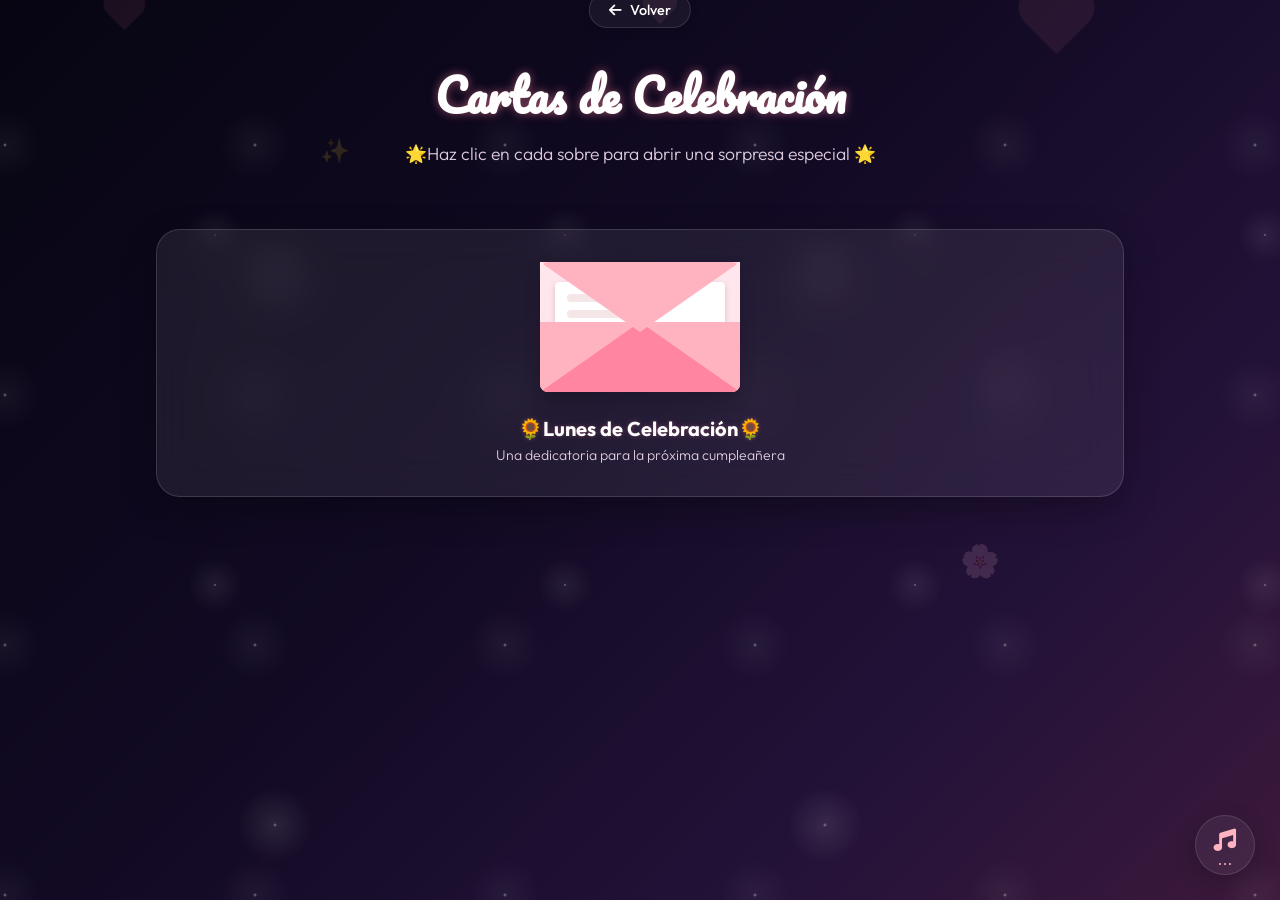
==== cartas.html @ e7efa8bf "Add files via upload" ====
<!DOCTYPE html>
<html lang="es">
<head>
    <meta charset="UTF-8">
    <meta name="viewport" content="width=device-width, initial-scale=1.0">
    <title>Cartas de Celebración 💌</title>
    <!-- Google Fonts -->
    <link rel="preconnect" href="https://fonts.googleapis.com">
    <link rel="preconnect" href="https://fonts.gstatic.com" crossorigin>
    <link href="https://fonts.googleapis.com/css2?family=Outfit:wght@300;400;600;800&family=Pacifico&display=swap" rel="stylesheet">
    <!-- FontAwesome para iconos bonitos -->
    <link rel="stylesheet" href="https://cdnjs.cloudflare.com/ajax/libs/font-awesome/6.4.0/css/all.min.css">
    <link rel="stylesheet" href="cartas.css">
</head>
<body>
    <!-- Efectos decorativos de fondo -->
    <div class="decorations">
        <div class="heart h1"></div>
        <div class="heart h2"></div>
        <div class="heart h3"></div>
        <div class="sparkle s1">✨</div>
        <div class="sparkle s2">🌸</div>
        <div class="sparkle s3">💖</div>
    </div>

    <!-- Header Principal -->
    <header class="main-header">
        <a href="index.html" class="back-link"><i class="fa-solid fa-arrow-left"></i> Volver</a>
        <h1>Cartas de Celebración</h1>
        <p class="subtitle">🌟Haz clic en cada sobre para abrir una sorpresa especial 🌟</p>
    </header>

    <!-- Contenedor de Cartas / Sobres -->
    <main class="letters-grid">
        <!-- Sobre 1 -->
        <div class="envelope-card" data-letter="1">
            <div class="envelope-wrapper">
                <div class="envelope">
                    <div class="flap"></div>
                    <div class="pocket"></div>
                    <div class="letter-preview">
                        <div class="words line-1"></div>
                        <div class="words line-2"></div>
                    </div>
                    <div class="hearts-particles"></div>
                </div>
            </div>
            <div class="envelope-info">
                <h3>🌻Lunes de Celebración🌻</h3>
                <p>Una dedicatoria para la próxima cumpleañera</p>
            </div>
        </div>

        <!-- Sobre 2 
        <div class="envelope-card" data-letter="2">
            <div class="envelope-wrapper">
                <div class="envelope">
                    <div class="flap"></div>
                    <div class="pocket"></div>
                    <div class="letter-preview">
                        <div class="words line-1"></div>
                        <div class="words line-2"></div>
                    </div>
                    <div class="hearts-particles"></div>
                </div>
            </div>
            <div class="envelope-info">
                <h3>✨ Momentos Juntos</h3>
                <p>Un pequeño recuerdo lindo</p>
            </div>
        </div>

        <!-- Sobre 3
        <div class="envelope-card" data-letter="3">
            <div class="envelope-wrapper">
                <div class="envelope">
                    <div class="flap"></div>
                    <div class="pocket"></div>
                    <div class="letter-preview">
                        <div class="words line-1"></div>
                        <div class="words line-2"></div>
                    </div>
                    <div class="hearts-particles"></div>
                </div>
            </div>
            <div class="envelope-info">
                <h3>🎁 Deseos Especiales</h3>
                <p>Para esta semana mágica</p>
            </div>
        </div>
    </main> -->

    <!-- Modal para mostrar el contenido de la carta con animación premium -->
    <div class="modal" id="letter-modal">
        <div class="modal-overlay"></div>
        <div class="modal-content">
            <button class="close-modal" id="close-modal-btn">&times;</button>
            <div class="letter-paper">
                <div class="letter-header">
                    <span class="decor-stamp">💝</span>
                    <h2 id="modal-letter-title">Mi Amor</h2>
                </div>
                <div class="letter-body" id="modal-letter-body">
                    <!-- El texto de la carta se insertará con JS -->
                </div>
                <div class="letter-footer">
                    <p class="signature">Siempre tuyo ✨</p>
                </div>
            </div>
        </div>
    </div>

    <!-- Música de fondo -->
    <audio id="bg-music" src="Majora's Mask Astral Observatory Music.MP3" loop></audio>

    <!-- Botón flotante para controlar la música -->
    <button class="music-toggle-btn" id="music-toggle" title="Reproducir/Pausar música">
        <i class="fa-solid fa-music"></i>
        <div class="music-waves">
            <span></span>
            <span></span>
            <span></span>
        </div>
    </button>

    <script src="cartas.js"></script>
</body>
</html>
---- cartas.css ----
/* --- VARIABLES Y DISEÑO CORE --- */
:root {
    --pink-pastel: #ffe5ec;
    --pink-primary: #ffb3c1;
    --pink-dark: #ff85a1;
    --pink-glow: rgba(255, 133, 161, 0.4);
    
    --text-light: #ffffff;
    --text-muted: #dbcadb;
    --text-dark: #4a2f35; /* Color premium para lectura de carta física */
    
    --glass-background: rgba(255, 255, 255, 0.07);
    --glass-border: rgba(255, 255, 255, 0.14);
    --glass-shadow: rgba(0, 0, 0, 0.3);
    
    --font-primary: 'Outfit', sans-serif;
    --font-fancy: 'Pacifico', cursive;
}

/* --- REINICIO Y CONFIGURACIÓN --- */
* {
    margin: 0;
    padding: 0;
    box-sizing: border-box;
}

body {
    font-family: var(--font-primary);
    background: linear-gradient(135deg, #070512 0%, #120a24 45%, #231238 75%, #3c193b 100%);
    min-height: 100vh;
    display: flex;
    flex-direction: column;
    align-items: center;
    color: var(--text-light);
    position: relative;
    overflow-x: hidden;
    padding: 2rem 1rem;
}

/* --- CIELO ESTRELLADO ANIME --- */
body::before {
    content: "";
    position: fixed;
    top: 0;
    left: 0;
    width: 100%;
    height: 100%;
    background-image: 
        radial-gradient(white, rgba(255,255,255,.2) 2px, transparent 40px),
        radial-gradient(white, rgba(255,255,255,.15) 1.5px, transparent 30px),
        radial-gradient(white, rgba(255,255,255,.1) 2px, transparent 40px);
    background-size: 550px 550px, 350px 350px, 250px 250px;
    background-position: 0 0, 40px 60px, 130px 270px;
    opacity: 0.45;
    z-index: 1;
    pointer-events: none;
    animation: starsTwinkle 6s infinite alternate ease-in-out;
}

@keyframes starsTwinkle {
    0% { opacity: 0.25; }
    50% { opacity: 0.65; }
    100% { opacity: 0.35; }
}

/* --- DECORACIONES DE FONDO --- */
.decorations {
    position: fixed;
    width: 100%;
    height: 100%;
    top: 0;
    left: 0;
    pointer-events: none;
    z-index: 0;
}

.heart {
    position: absolute;
    background-color: var(--pink-dark);
    display: inline-block;
    height: 30px;
    margin: 0 10px;
    transform: rotate(-45deg);
    width: 30px;
    opacity: 0.08;
    animation: floatUp 15s infinite ease-in-out;
}

.heart:before,
.heart:after {
    content: "";
    background-color: var(--pink-dark);
    border-radius: 50%;
    height: 30px;
    position: absolute;
    width: 30px;
}

.heart:before { top: -15px; left: 0; }
.heart:after { left: 15px; top: 0; }

.h1 { left: 8%; width: 25px; height: 25px; animation-duration: 14s; }
.h1:before, .h1:after { width: 25px; height: 25px; }
.h1:before { top: -12px; }
.h1:after { left: 12px; }

.h2 { left: 80%; width: 45px; height: 45px; animation-duration: 18s; animation-delay: 2s; }
.h2:before, .h2:after { width: 45px; height: 45px; }
.h2:before { top: -22px; }
.h2:after { left: 22px; }

.h3 { left: 50%; width: 20px; height: 20px; animation-duration: 12s; animation-delay: 4s; }
.h3:before, .h3:after { width: 20px; height: 20px; }
.h3:before { top: -10px; }
.h3:after { left: 10px; }

.sparkle {
    position: absolute;
    font-size: 1.5rem;
    opacity: 0.15;
    animation: pulseSparkle 4s infinite alternate;
}

.s1 { top: 15%; left: 25%; animation-delay: 0s; }
.s2 { top: 60%; left: 75%; animation-delay: 1.5s; font-size: 2rem; }
.s3 { top: 40%; right: 20%; animation-delay: 0.8s; }

/* --- HEADER PRINCIPAL --- */
.main-header {
    text-align: center;
    margin-bottom: 3rem;
    z-index: 10;
    max-width: 600px;
    position: relative;
    padding-top: 1.5rem;
}

.back-link {
    display: inline-flex;
    align-items: center;
    gap: 0.5rem;
    text-decoration: none;
    color: var(--text-light);
    font-weight: 500;
    font-size: 0.9rem;
    background: rgba(255, 255, 255, 0.05);
    padding: 0.5rem 1.2rem;
    border-radius: 20px;
    box-shadow: 0 4px 10px rgba(0, 0, 0, 0.1);
    transition: all 0.3s ease;
    border: 1px solid rgba(255, 255, 255, 0.12);
    position: absolute;
    top: -2.5rem;
    left: 50%;
    transform: translateX(-50%);
}

.back-link:hover {
    background: rgba(255, 133, 161, 0.2);
    color: white;
    border-color: var(--pink-primary);
    transform: translateX(-50%) translateY(-2px);
    box-shadow: 0 6px 15px rgba(255, 133, 161, 0.2);
}

.main-header h1 {
    font-family: var(--font-fancy);
    font-size: 2.8rem;
    color: var(--text-light);
    text-shadow: 0 0 10px rgba(255, 133, 161, 0.5);
    margin-bottom: 0.5rem;
}

.main-header .subtitle {
    font-size: 1.1rem;
    color: var(--text-muted);
    font-weight: 300;
}

/* --- GRID DE SOBRES --- */
.letters-grid {
    display: grid;
    grid-template-columns: repeat(auto-fit, minmax(280px, 1fr));
    gap: 2.5rem;
    width: 100%;
    max-width: 1000px;
    padding: 1rem;
    z-index: 10;
    margin-bottom: 4rem;
}

.envelope-card {
    background: var(--glass-background);
    backdrop-filter: blur(20px);
    -webkit-backdrop-filter: blur(20px);
    border: 1px solid var(--glass-border);
    border-radius: 24px;
    padding: 2rem 1.5rem;
    box-shadow: 0 12px 35px var(--glass-shadow);
    display: flex;
    flex-direction: column;
    align-items: center;
    cursor: pointer;
    transition: all 0.4s cubic-bezier(0.175, 0.885, 0.32, 1.275);
}

.envelope-card:hover {
    transform: translateY(-8px) scale(1.03);
    background: rgba(255, 133, 161, 0.04);
    box-shadow: 0 20px 40px rgba(255, 133, 161, 0.12);
    border-color: rgba(255, 133, 161, 0.35);
}

.envelope-card:hover .envelope-wrapper {
    transform: scale(1.03);
}

/* --- SOBRE ANIMADO --- */
.envelope-wrapper {
    position: relative;
    width: 200px;
    height: 130px;
    margin-bottom: 1.5rem;
    transition: transform 0.4s ease;
}

.envelope {
    position: relative;
    width: 100%;
    height: 100%;
    background-color: var(--pink-pastel);
    border-radius: 0 0 8px 8px;
    box-shadow: 0 8px 16px rgba(0, 0, 0, 0.15);
}

/* Flap (Tapa) del sobre */
.envelope .flap {
    position: absolute;
    top: 0;
    width: 0;
    height: 0;
    border-left: 100px solid transparent;
    border-right: 100px solid transparent;
    border-top: 70px solid var(--pink-primary);
    border-radius: 8px 8px 0 0;
    transform-origin: top;
    transition: transform 0.4s ease, border-top-color 0.4s ease, z-index 0.2s;
    z-index: 3;
}

/* Bolsillo del sobre */
.envelope .pocket {
    position: absolute;
    bottom: 0;
    width: 0;
    height: 0;
    border-left: 100px solid var(--pink-primary);
    border-right: 100px solid var(--pink-primary);
    border-bottom: 70px solid var(--pink-dark);
    border-radius: 0 0 8px 8px;
    z-index: 2;
}

/* Carta asomándose (preview) */
.envelope .letter-preview {
    position: absolute;
    bottom: 10px;
    left: 15px;
    width: 170px;
    height: 100px;
    background: #fff;
    border-radius: 4px;
    box-shadow: 0 2px 6px rgba(0, 0, 0, 0.15);
    z-index: 1;
    transition: transform 0.4s ease;
    padding: 12px;
    display: flex;
    flex-direction: column;
    gap: 8px;
}

.envelope .letter-preview .words {
    height: 8px;
    background: #f5e6e8;
    border-radius: 4px;
}

.envelope .letter-preview .line-1 { width: 80%; }
.envelope .letter-preview .line-2 { width: 50%; }

/* Animaciones al pasar el mouse por la card */
.envelope-card:hover .envelope .flap {
    transform: rotateX(180deg);
    border-top-color: var(--pink-pastel);
    z-index: 0;
}

.envelope-card:hover .envelope .letter-preview {
    transform: translateY(-50px);
    z-index: 2;
}

/* Información del sobre */
.envelope-info {
    text-align: center;
}

.envelope-info h3 {
    font-size: 1.25rem;
    color: var(--text-light);
    text-shadow: 0 0 5px rgba(255, 133, 161, 0.3);
    margin-bottom: 0.3rem;
}

.envelope-info p {
    font-size: 0.88rem;
    color: var(--text-muted);
    font-weight: 300;
}

/* --- MODAL DE LA CARTA --- */
.modal {
    position: fixed;
    top: 0;
    left: 0;
    width: 100%;
    height: 100%;
    z-index: 100;
    display: flex;
    justify-content: center;
    align-items: center;
    opacity: 0;
    pointer-events: none;
    transition: all 0.5s cubic-bezier(0.19, 1, 0.22, 1);
}

.modal.active {
    opacity: 1;
    pointer-events: auto;
}

.modal-overlay {
    position: absolute;
    width: 100%;
    height: 100%;
    background: rgba(7, 5, 18, 0.6);
    backdrop-filter: blur(8px);
}

.modal-content {
    background: #fffdfd;
    width: 90%;
    max-width: 500px;
    border-radius: 28px;
    padding: 2.5rem 2rem 2rem;
    box-shadow: 0 25px 60px rgba(0, 0, 0, 0.4);
    position: relative;
    z-index: 101;
    transform: scale(0.8) translateY(50px);
    transition: all 0.5s cubic-bezier(0.19, 1, 0.22, 1);
}

.modal.active .modal-content {
    transform: scale(1) translateY(0);
}

.close-modal {
    position: absolute;
    top: 15px;
    right: 20px;
    font-size: 2rem;
    background: none;
    border: none;
    color: var(--pink-dark);
    cursor: pointer;
    transition: transform 0.2s ease;
}

.close-modal:hover {
    transform: scale(1.2);
}

/* --- PAPEL DE LA CARTA INTERNA --- */
.letter-paper {
    background: #fff;
    border: 1px solid rgba(255, 133, 161, 0.15);
    padding: 2rem 1.5rem;
    border-radius: 16px;
    box-shadow: inset 0 0 40px rgba(255, 209, 220, 0.1);
    position: relative;
}

.letter-paper::before {
    content: '';
    position: absolute;
    top: 0;
    bottom: 0;
    left: 2.5rem;
    width: 2px;
    background: rgba(255, 133, 161, 0.18);
}

.letter-header {
    display: flex;
    justify-content: space-between;
    align-items: center;
    border-bottom: 2px dashed rgba(255, 133, 161, 0.2);
    padding-bottom: 1rem;
    margin-bottom: 1.5rem;
}

.letter-header h2 {
    font-family: var(--font-fancy);
    font-size: 1.8rem;
    color: #945362;
}

.decor-stamp {
    font-size: 1.5rem;
}

.letter-body {
    font-size: 1.05rem;
    line-height: 1.8;
    color: var(--text-dark);
    margin-bottom: 2rem;
    min-height: 150px;
    max-height: 300px;
    overflow-y: auto;
    padding-left: 1.8rem;
    padding-right: 0.5rem;
    text-align: justify;
}

.bible-quote {
    margin-top: 1.5rem;
    margin-bottom: 1rem;
    padding: 0.8rem 1.2rem;
    border-left: 3px solid var(--pink-primary);
    background: rgba(255, 179, 193, 0.06);
    border-radius: 0 12px 12px 0;
    font-size: 0.95rem;
    line-height: 1.6;
    color: #945362;
    font-style: italic;
    text-align: justify;
}

/* Scrollbar estilizada para la carta */
.letter-body::-webkit-scrollbar {
    width: 6px;
}

.letter-body::-webkit-scrollbar-track {
    background: transparent;
}

.letter-body::-webkit-scrollbar-thumb {
    background: var(--pink-pastel);
    border-radius: 3px;
}

.letter-body::-webkit-scrollbar-thumb:hover {
    background: var(--pink-primary);
}

.letter-footer {
    border-top: 1px solid rgba(255, 133, 161, 0.12);
    padding-top: 1rem;
    text-align: right;
}

.signature {
    font-family: var(--font-fancy);
    font-size: 1.4rem;
    color: var(--pink-dark);
}

/* --- FOOTER --- */
.footer {
    margin-top: auto;
    font-size: 0.85rem;
    color: var(--text-muted);
    opacity: 0.5;
    z-index: 10;
    font-weight: 300;
    text-align: center;
    padding: 1rem 0;
}

/* --- ANIMACIONES --- */
@keyframes floatUp {
    0% { transform: translateY(105vh) rotate(-45deg); opacity: 0; }
    10% { opacity: 0.08; }
    90% { opacity: 0.08; }
    100% { transform: translateY(-20vh) rotate(-45deg); opacity: 0; }
}

@keyframes pulseSparkle {
    0% { transform: scale(0.8) rotate(0deg); opacity: 0.15; }
    100% { transform: scale(1.2) rotate(15deg); opacity: 0.35; }
}

/* --- PARTÍCULAS DE EXPLOSIÓN --- */
.heart-particle {
    position: fixed;
    pointer-events: none;
    z-index: 200;
    transform: translate(-50%, -50%);
    animation: explodeParticles 1s cubic-bezier(0.1, 0.8, 0.3, 1) forwards;
}

@keyframes explodeParticles {
    0% {
        transform: translate(-50%, -50%) scale(1);
        opacity: 1;
    }
    100% {
        transform: translate(calc(-50% + var(--x)), calc(-50% + var(--y))) scale(0.5);
        opacity: 0;
    }
}

/* --- BOTÓN DE MÚSICA FLOTANTE --- */
.music-toggle-btn {
    position: fixed;
    bottom: 25px;
    right: 25px;
    width: 60px;
    height: 60px;
    border-radius: 50%;
    border: 1px solid rgba(255, 255, 255, 0.12);
    background: rgba(255, 255, 255, 0.06);
    backdrop-filter: blur(10px);
    -webkit-backdrop-filter: blur(10px);
    color: var(--pink-primary);
    font-size: 1.4rem;
    cursor: pointer;
    display: flex;
    flex-direction: column;
    justify-content: center;
    align-items: center;
    box-shadow: 0 8px 25px rgba(0, 0, 0, 0.2);
    z-index: 150;
    transition: all 0.3s cubic-bezier(0.175, 0.885, 0.32, 1.275);
    outline: none;
    padding-top: 4px;
}

.music-toggle-btn:hover {
    transform: scale(1.08);
    background: rgba(255, 133, 161, 0.15);
    border-color: var(--pink-primary);
    color: white;
    box-shadow: 0 10px 25px rgba(255, 133, 161, 0.2);
}

.music-toggle-btn:active {
    transform: scale(0.95);
}

.music-toggle-btn i {
    transition: transform 0.3s ease;
}

.music-toggle-btn.playing i {
    animation: rotateIcon 5s linear infinite;
}

.music-waves {
    display: flex;
    justify-content: center;
    gap: 3px;
    align-items: flex-end;
    height: 10px;
    margin-top: 4px;
}

.music-waves span {
    width: 2px;
    height: 2px;
    background-color: var(--pink-primary);
    border-radius: 1px;
}

.music-toggle-btn.playing .music-waves span {
    animation: bounceWave 0.8s ease-in-out infinite alternate;
}

.music-toggle-btn.playing .music-waves span:nth-child(1) { animation-delay: 0.1s; }
.music-toggle-btn.playing .music-waves span:nth-child(2) { animation-delay: 0.3s; }
.music-toggle-btn.playing .music-waves span:nth-child(3) { animation-delay: 0s; }

@keyframes rotateIcon {
    from { transform: rotate(0deg); }
    to { transform: rotate(360deg); }
}

@keyframes bounceWave {
    0% { height: 2px; }
    100% { height: 10px; }
}

/* --- OPTIMIZACIÓN RESPONSIVA (CELULARES COMO SAMSUNG A54) --- */
@media (max-width: 450px) {
    body {
        padding: 1.5rem 0.5rem;
    }
    
    .main-header {
        margin-bottom: 1.8rem;
    }
    
    .back-link {
        position: relative;
        top: 0;
        left: 0;
        transform: none;
        margin: 0 auto 1.2rem;
    }
    
    .main-header h1 {
        font-size: 2.1rem;
    }
    
    .main-header .subtitle {
        font-size: 0.95rem;
        padding: 0 10px;
    }
    
    .letters-grid {
        gap: 1.5rem;
        padding: 0.5rem;
    }
    
    .envelope-card {
        padding: 1.5rem 1rem;
        border-radius: 20px;
        max-width: 320px;
        width: 100%;
        margin: 0 auto;
    }
    
    .envelope-wrapper {
        width: 170px;
        height: 110px;
    }
    
    .envelope .flap {
        border-left: 85px solid transparent;
        border-right: 85px solid transparent;
        border-top: 60px solid var(--pink-primary);
    }
    
    .envelope .pocket {
        border-left: 85px solid var(--pink-primary);
        border-right: 85px solid var(--pink-primary);
        border-bottom: 60px solid var(--pink-dark);
    }
    
    .envelope .letter-preview {
        width: 140px;
        height: 80px;
        left: 15px;
    }
    
    /* Prevenir animación hover extrema en pantallas táctiles */
    .envelope-card:active .envelope .flap {
        transform: rotateX(180deg);
        border-top-color: var(--pink-pastel);
        z-index: 0;
    }
    
    .envelope-card:active .envelope .letter-preview {
        transform: translateY(-40px);
        z-index: 2;
    }

    /* Modal adaptado a pantallas móviles */
    .modal-content {
        padding: 1.8rem 1.2rem 1.5rem;
        border-radius: 22px;
        width: 92%;
    }
    
    .close-modal {
        top: 10px;
        right: 15px;
        font-size: 1.8rem;
    }
    
    .letter-paper {
        padding: 1.5rem 0.8rem;
        border-radius: 12px;
    }
    
    .letter-paper::before {
        left: 1.8rem;
    }
    
    .letter-header {
        margin-bottom: 1rem;
        padding-bottom: 0.8rem;
    }
    
    .letter-header h2 {
        font-size: 1.5rem;
    }
    
    .letter-body {
        font-size: 0.95rem;
        line-height: 1.6;
        padding-left: 1.4rem;
        padding-right: 0.2rem;
        max-height: 250px;
        min-height: 120px;
    }
    
    .signature {
        font-size: 1.25rem;
    }
    
    /* Botón de música móvil */
    .music-toggle-btn {
        bottom: 15px;
        right: 15px;
        width: 50px;
        height: 50px;
        font-size: 1.1rem;
    }
    
    .music-waves {
        height: 8px;
    }
    
    @keyframes bounceWave {
        0% { height: 2px; }
        100% { height: 8px; }
    }
}
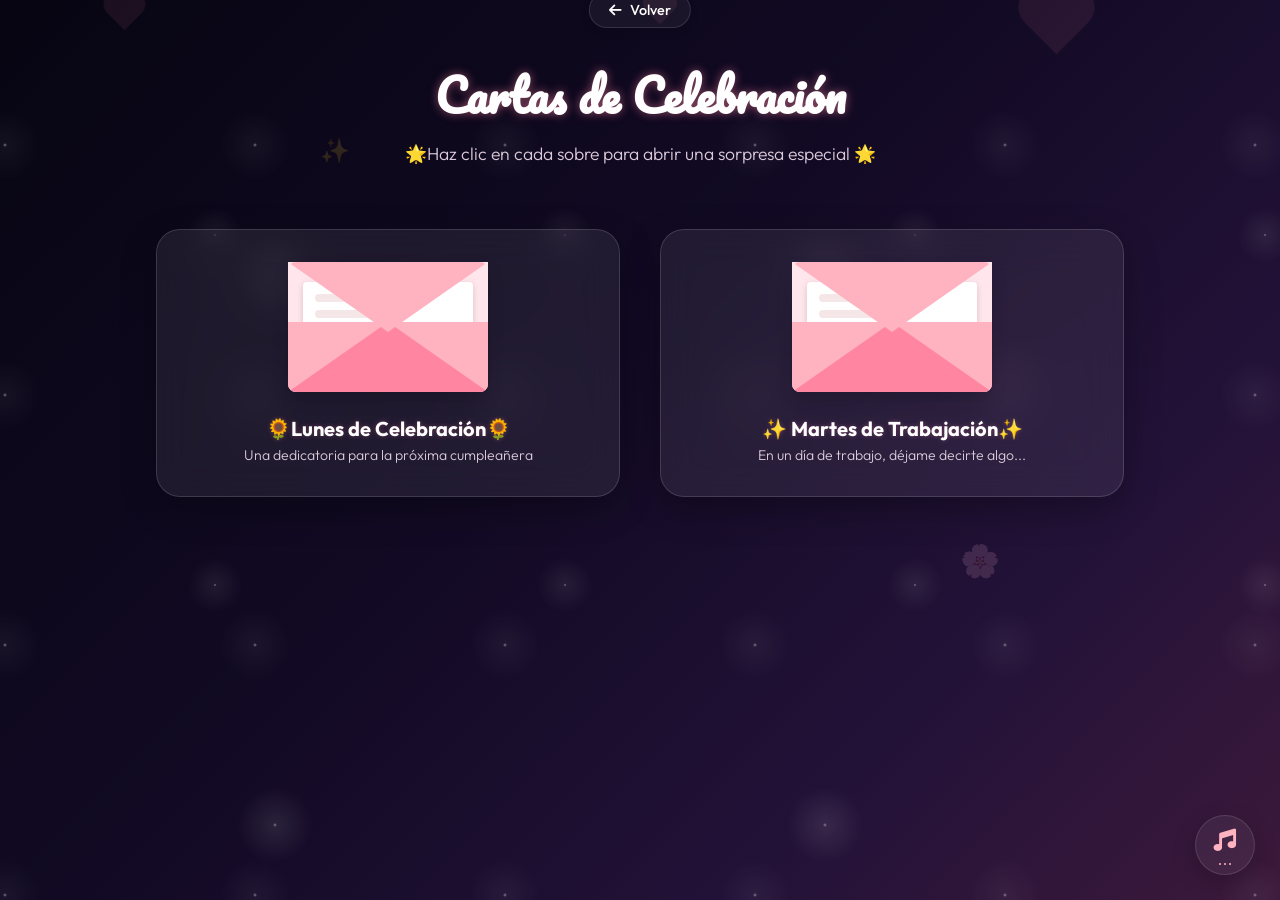
==== commit cac95e01: "Add files via upload" ====
--- a/cartas.html
+++ b/cartas.html
@@ -51,7 +51,7 @@
             </div>
         </div>
 
-        <!-- Sobre 2 
+        <!-- Sobre 2 -->
         <div class="envelope-card" data-letter="2">
             <div class="envelope-wrapper">
                 <div class="envelope">
@@ -65,8 +65,8 @@
                 </div>
             </div>
             <div class="envelope-info">
-                <h3>✨ Momentos Juntos</h3>
-                <p>Un pequeño recuerdo lindo</p>
+                <h3>✨ Martes de Trabajación✨</h3>
+                <p>En un día de trabajo, déjame decirte algo...</p>
             </div>
         </div>
 
@@ -84,7 +84,7 @@
                 </div>
             </div>
             <div class="envelope-info">
-                <h3>🎁 Deseos Especiales</h3>
+                <h3>🎁 Miércoles de emoción</h3>
                 <p>Para esta semana mágica</p>
             </div>
         </div>
@@ -111,7 +111,7 @@
     </div>
 
     <!-- Música de fondo -->
-    <audio id="bg-music" src="Majora's Mask Astral Observatory Music.MP3" loop></audio>
+    <audio id="bg-music" src="86 - Eighty Six Part 2 Ending Full Final Episode 「LilaS」 Sub Español  Romaji「AMV」.MP3" loop></audio>
 
     <!-- Botón flotante para controlar la música -->
     <button class="music-toggle-btn" id="music-toggle" title="Reproducir/Pausar música">
--- a/cartas.css
+++ b/cartas.css
@@ -607,6 +607,15 @@
         padding: 1.5rem 0.5rem;
     }
     
+    /* Desactivar animaciones pesadas y estrellas en móviles para rendimiento óptimo */
+    body::before {
+        animation: none;
+    }
+    
+    .decorations {
+        display: none;
+    }
+    
     .main-header {
         margin-bottom: 1.8rem;
     }
@@ -633,12 +642,16 @@
         padding: 0.5rem;
     }
     
+    /* Remover backdrop-filter en móviles y usar color sólido ciruela oscuro */
     .envelope-card {
         padding: 1.5rem 1rem;
         border-radius: 20px;
         max-width: 320px;
         width: 100%;
         margin: 0 auto;
+        background: rgba(26, 17, 38, 0.9);
+        backdrop-filter: none;
+        -webkit-backdrop-filter: none;
     }
     
     .envelope-wrapper {
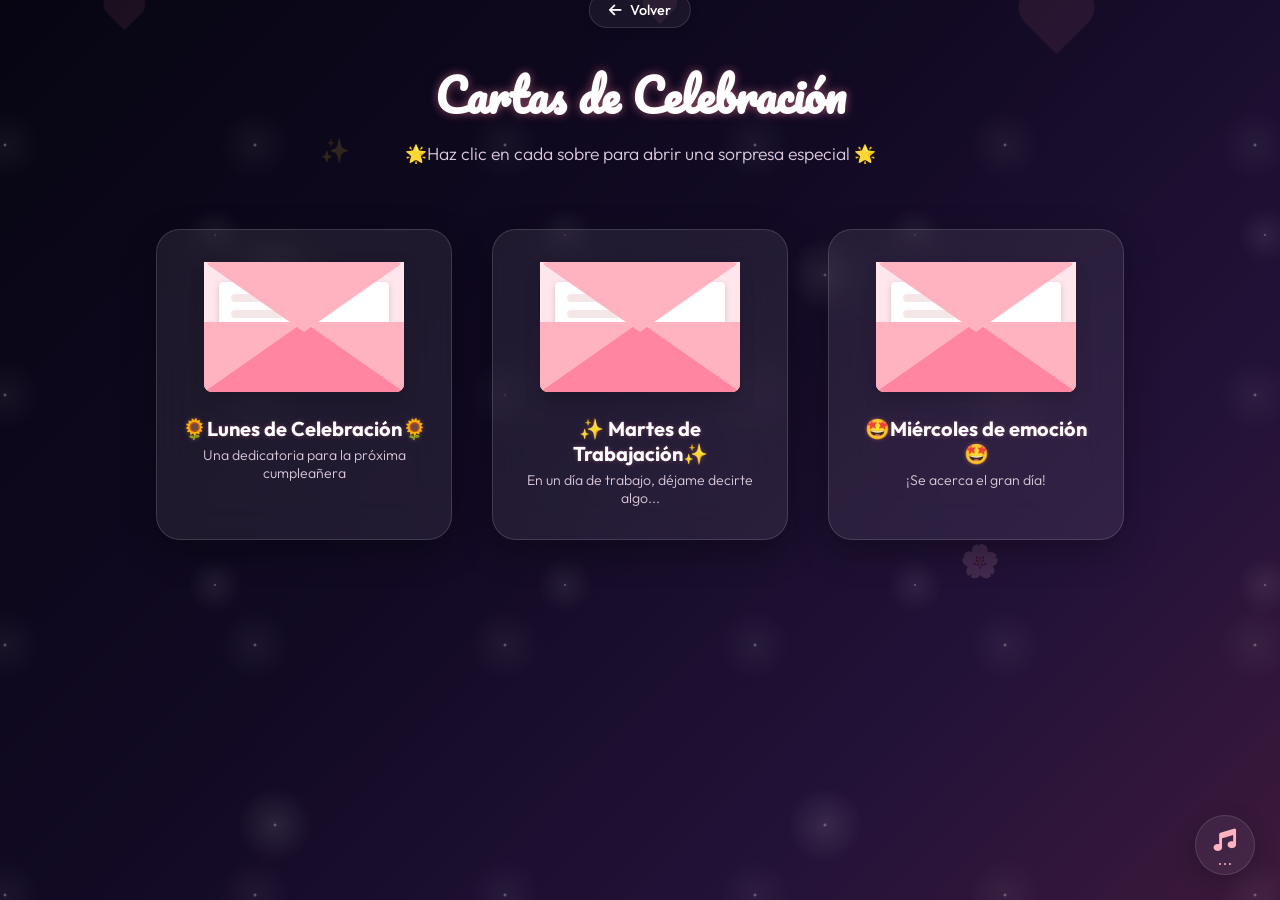
==== commit f0543bd3: "Add files via upload" ====
--- a/cartas.html
+++ b/cartas.html
@@ -1,5 +1,6 @@
 <!DOCTYPE html>
 <html lang="es">
+
 <head>
     <meta charset="UTF-8">
     <meta name="viewport" content="width=device-width, initial-scale=1.0">
@@ -7,11 +8,13 @@
     <!-- Google Fonts -->
     <link rel="preconnect" href="https://fonts.googleapis.com">
     <link rel="preconnect" href="https://fonts.gstatic.com" crossorigin>
-    <link href="https://fonts.googleapis.com/css2?family=Outfit:wght@300;400;600;800&family=Pacifico&display=swap" rel="stylesheet">
+    <link href="https://fonts.googleapis.com/css2?family=Outfit:wght@300;400;600;800&family=Pacifico&display=swap"
+        rel="stylesheet">
     <!-- FontAwesome para iconos bonitos -->
     <link rel="stylesheet" href="https://cdnjs.cloudflare.com/ajax/libs/font-awesome/6.4.0/css/all.min.css">
     <link rel="stylesheet" href="cartas.css">
 </head>
+
 <body>
     <!-- Efectos decorativos de fondo -->
     <div class="decorations">
@@ -70,7 +73,7 @@
             </div>
         </div>
 
-        <!-- Sobre 3
+        <!-- Sobre 3 -->
         <div class="envelope-card" data-letter="3">
             <div class="envelope-wrapper">
                 <div class="envelope">
@@ -84,11 +87,62 @@
                 </div>
             </div>
             <div class="envelope-info">
-                <h3>🎁 Miércoles de emoción</h3>
-                <p>Para esta semana mágica</p>
+                <h3>🤩Miércoles de emoción🤩</h3>
+                <p>¡Se acerca el gran día!</p>
             </div>
         </div>
-    </main> -->
+
+        <!--
+        [Sobre 4]
+        <div class="envelope-card" data-letter="4">
+            <div class="envelope-wrapper">
+                <div class="envelope">
+                    <div class="flap"></div>
+                    <div class="pocket"></div>
+                    <div class="letter-preview">
+                        <div class="words line-1"></div>
+                        <div class="words line-2"></div>
+                    </div>
+                    <div class="hearts-particles"></div>
+                </div>
+            </div>
+            <div class="envelope-info">
+                <h3>✨ Jueves de Ilusión✨</h3>
+                <p>El brillo de tus ojos iluminando mi camino...</p>
+            </div>
+        </div>
+        -->
+
+        <!--
+        [Sobre 5]
+        <div class="envelope-card" data-letter="5">
+            <div class="envelope-wrapper">
+                <div class="envelope">
+                    <div class="flap"></div>
+                    <div class="pocket"></div>
+                    <div class="letter-preview">
+                        <div class="words line-1"></div>
+                        <div class="words line-2"></div>
+                    </div>
+                    <div class="hearts-particles"></div>
+                </div>
+            </div>
+            <div class="envelope-info">
+                <h3>🌟 Viernes de Expectación🌟</h3>
+                <p>La víspera de tu gran día especial</p>
+            </div>
+        </div>
+        -->
+    </main>
+
+    <!--
+    [Botón Sorpresa de Cumpleaños]
+    <div class="birthday-cta-container">
+        <a href="cumple.html" class="birthday-cta-btn">
+            <i class="fa-solid fa-gift"></i> ¡Abrir Sorpresa de Cumpleaños! 💖
+        </a>
+    </div>
+    -->
 
     <!-- Modal para mostrar el contenido de la carta con animación premium -->
     <div class="modal" id="letter-modal">
@@ -111,7 +165,8 @@
     </div>
 
     <!-- Música de fondo -->
-    <audio id="bg-music" src="86 - Eighty Six Part 2 Ending Full Final Episode 「LilaS」 Sub Español  Romaji「AMV」.MP3" loop></audio>
+    <audio id="bg-music" src="Aitana - SUPERESTRELLA.MP3"
+        loop></audio>
 
     <!-- Botón flotante para controlar la música -->
     <button class="music-toggle-btn" id="music-toggle" title="Reproducir/Pausar música">
@@ -125,4 +180,5 @@
 
     <script src="cartas.js"></script>
 </body>
-</html>
+
+</html>
--- a/cartas.css
+++ b/cartas.css
@@ -751,3 +751,50 @@
         100% { height: 8px; }
     }
 }
+
+/* --- BOTÓN DE REDIRECCIÓN A CUMPLEAÑOS --- */
+.birthday-cta-container {
+    text-align: center;
+    margin: 2rem 0 4rem;
+    z-index: 10;
+    width: 100%;
+}
+
+.birthday-cta-btn {
+    display: inline-flex;
+    align-items: center;
+    gap: 0.8rem;
+    text-decoration: none;
+    font-family: var(--font-primary);
+    font-weight: 600;
+    font-size: 1.2rem;
+    color: #ffffff;
+    background: linear-gradient(135deg, var(--pink-dark) 0%, #e05275 100%);
+    padding: 1rem 2.5rem;
+    border-radius: 50px;
+    box-shadow: 0 8px 25px rgba(255, 133, 161, 0.4), 
+                inset 0 1px 0 rgba(255, 255, 255, 0.2);
+    border: 1px solid rgba(255, 255, 255, 0.15);
+    transition: all 0.4s cubic-bezier(0.175, 0.885, 0.32, 1.275);
+    animation: pulseButton 2s infinite alternate;
+}
+
+.birthday-cta-btn:hover {
+    transform: translateY(-5px) scale(1.05);
+    box-shadow: 0 15px 30px rgba(255, 133, 161, 0.6),
+                inset 0 1px 0 rgba(255, 255, 255, 0.3);
+    background: linear-gradient(135deg, #ff9bb5 0%, var(--pink-dark) 100%);
+}
+
+.birthday-cta-btn:active {
+    transform: translateY(-2px) scale(0.98);
+}
+
+@keyframes pulseButton {
+    0% {
+        box-shadow: 0 8px 25px rgba(255, 133, 161, 0.4);
+    }
+    100% {
+        box-shadow: 0 8px 35px rgba(255, 133, 161, 0.8), 0 0 15px var(--pink-primary);
+    }
+}
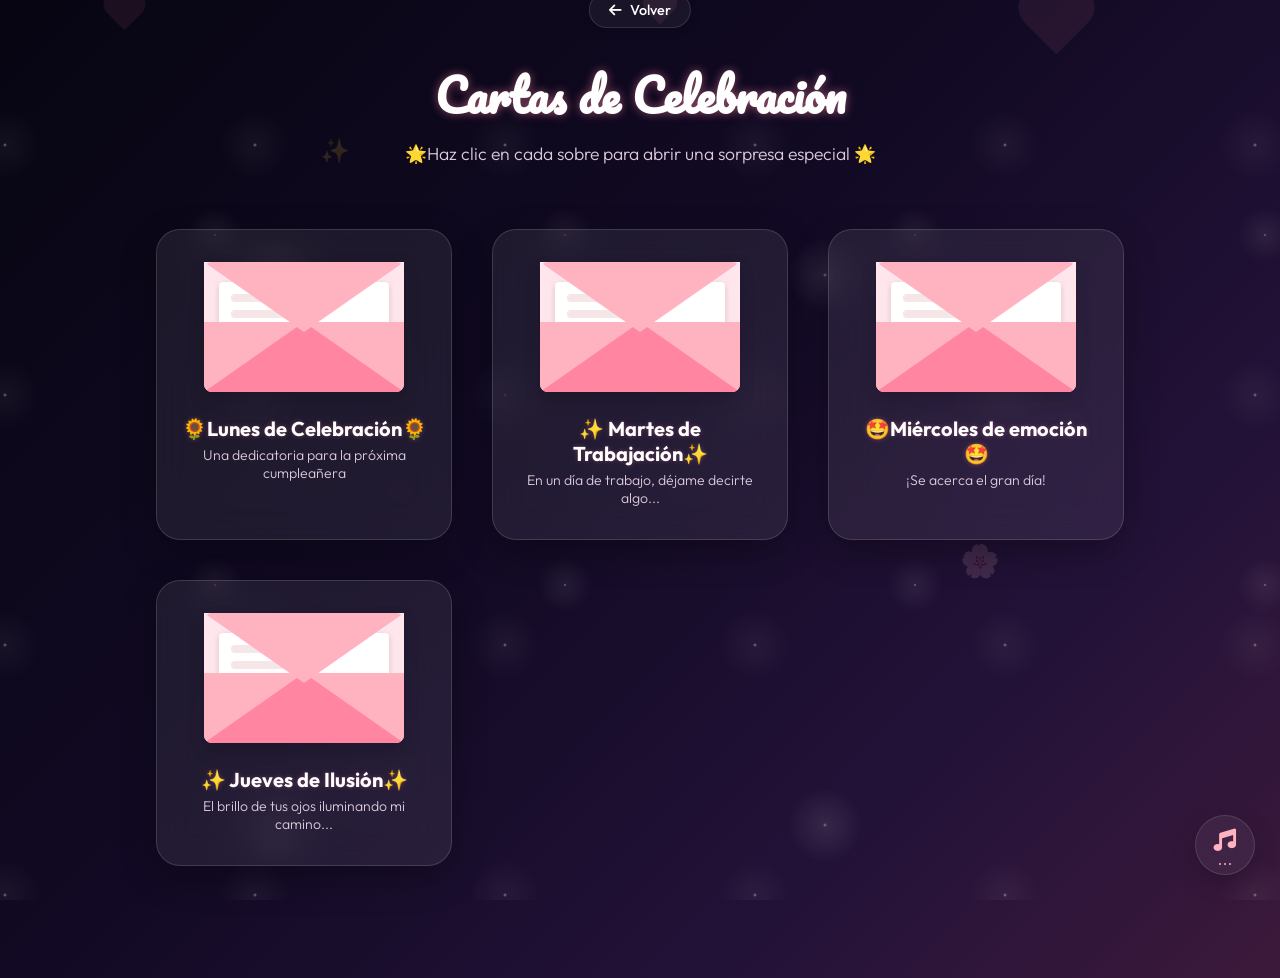
==== commit 297cb4bd: "Add files via upload" ====
--- a/cartas.html
+++ b/cartas.html
@@ -93,7 +93,8 @@
         </div>
 
         <!--
-        [Sobre 4]
+        [Sobre 4]-->
+
         <div class="envelope-card" data-letter="4">
             <div class="envelope-wrapper">
                 <div class="envelope">
@@ -111,7 +112,6 @@
                 <p>El brillo de tus ojos iluminando mi camino...</p>
             </div>
         </div>
-        -->
 
         <!--
         [Sobre 5]
@@ -165,7 +165,7 @@
     </div>
 
     <!-- Música de fondo -->
-    <audio id="bg-music" src="Aitana - SUPERESTRELLA.MP3"
+    <audio id="bg-music" src="baile_inolvidable.mp3"
         loop></audio>
 
     <!-- Botón flotante para controlar la música -->
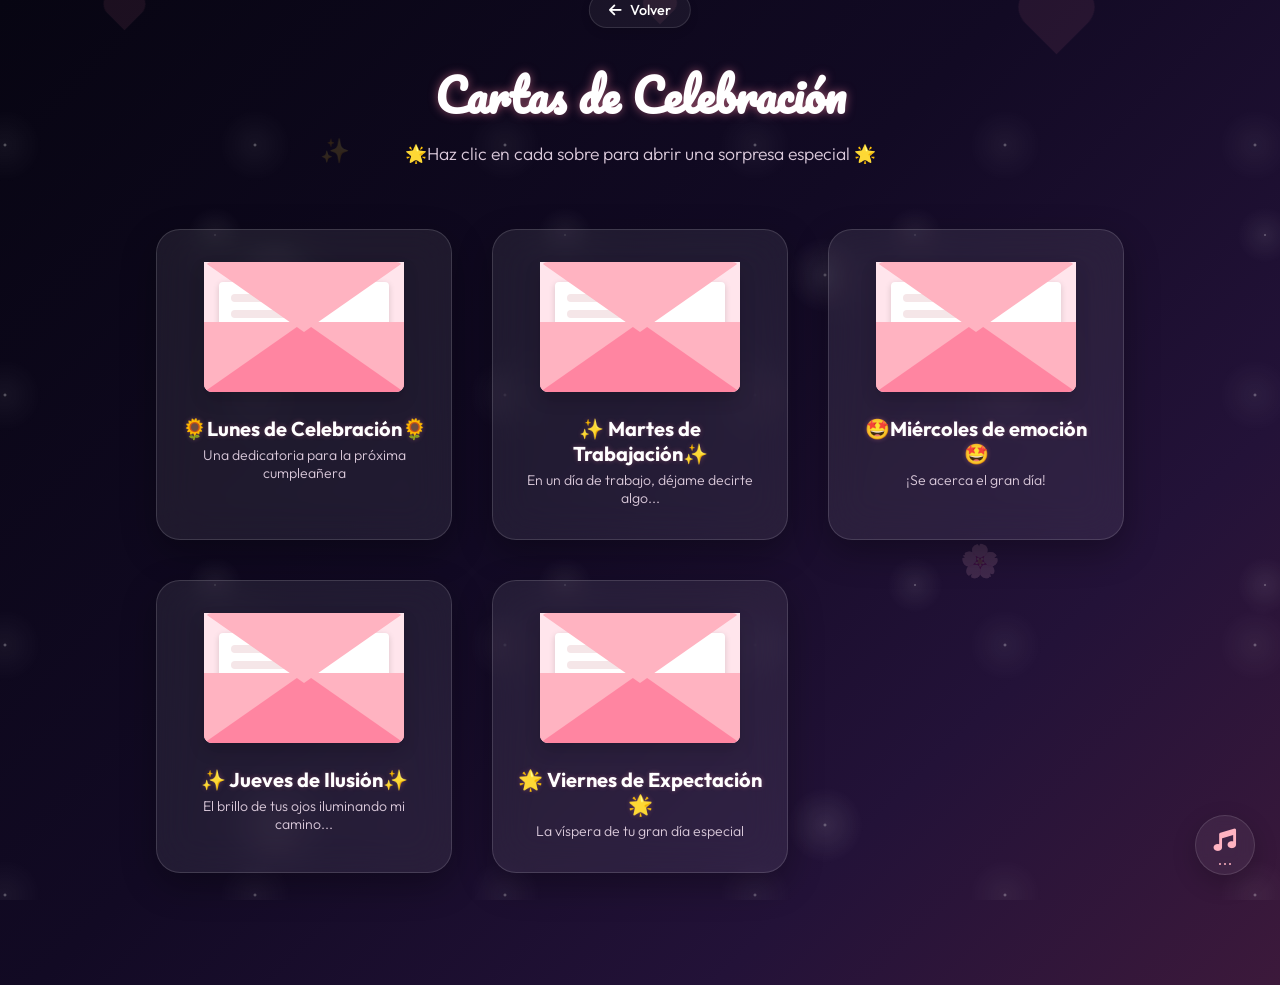
==== commit 13c19aac: "Add files via upload" ====
--- a/cartas.html
+++ b/cartas.html
@@ -114,7 +114,7 @@
         </div>
 
         <!--
-        [Sobre 5]
+        [Sobre 5]        -->
         <div class="envelope-card" data-letter="5">
             <div class="envelope-wrapper">
                 <div class="envelope">
@@ -132,17 +132,14 @@
                 <p>La víspera de tu gran día especial</p>
             </div>
         </div>
-        -->
     </main>
 
     <!--
-    [Botón Sorpresa de Cumpleaños]
     <div class="birthday-cta-container">
         <a href="cumple.html" class="birthday-cta-btn">
             <i class="fa-solid fa-gift"></i> ¡Abrir Sorpresa de Cumpleaños! 💖
         </a>
     </div>
-    -->
 
     <!-- Modal para mostrar el contenido de la carta con animación premium -->
     <div class="modal" id="letter-modal">
@@ -165,7 +162,7 @@
     </div>
 
     <!-- Música de fondo -->
-    <audio id="bg-music" src="baile_inolvidable.mp3"
+    <audio id="bg-music" src="el_amor_de_mi_vida.mp3"
         loop></audio>
 
     <!-- Botón flotante para controlar la música -->
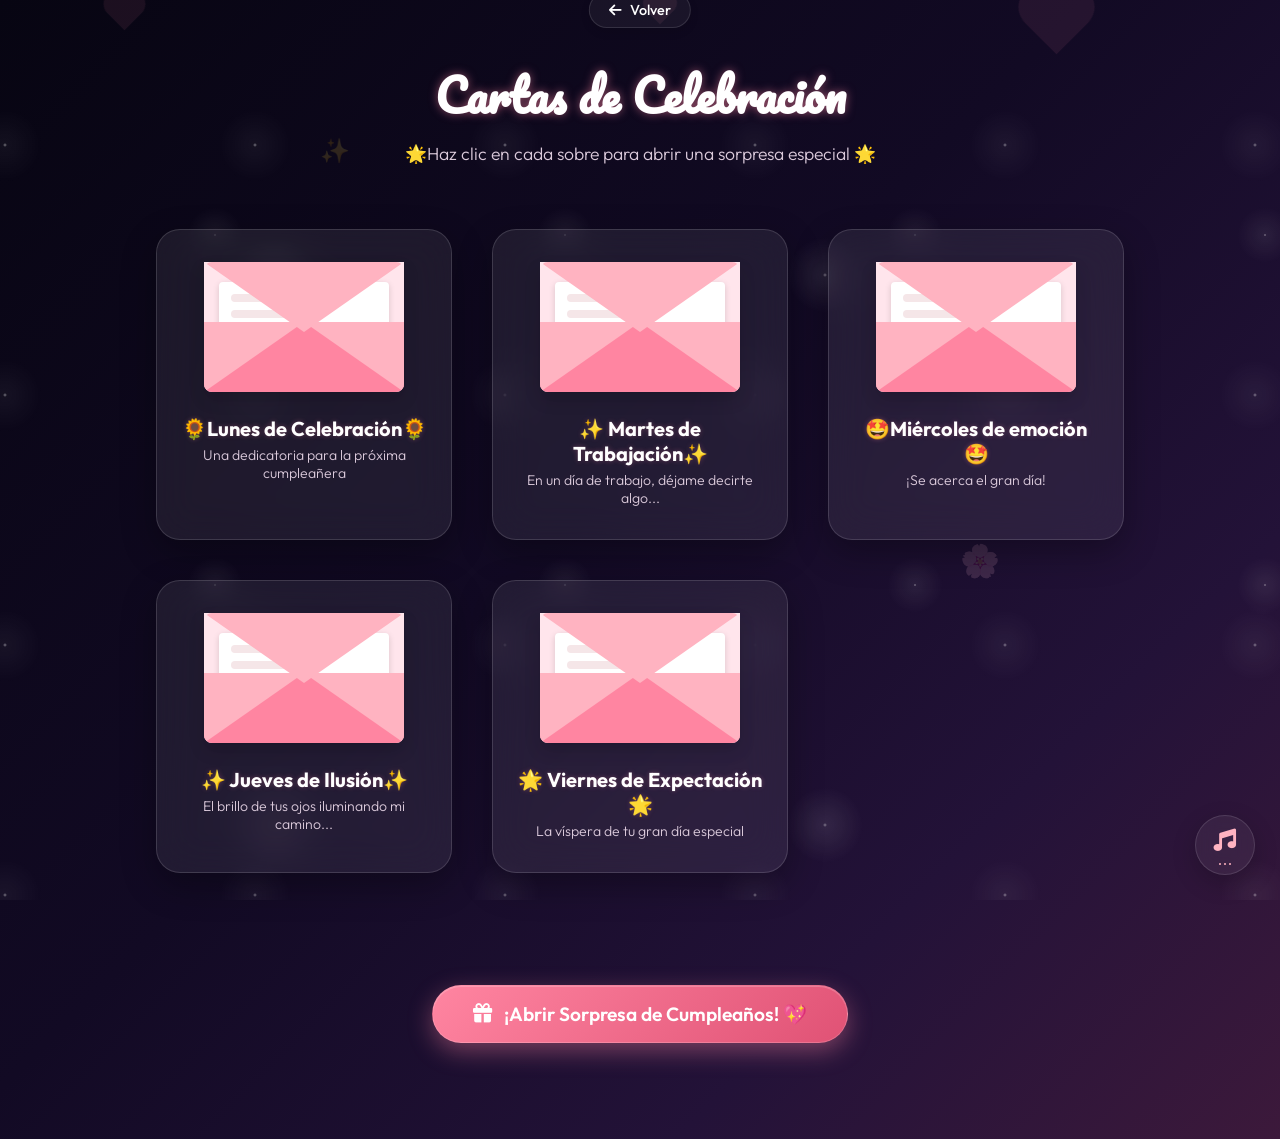
==== commit 7d04b59b: "Remove commented birthday CTA section Removed commented-out birthday CTA section from cartas.html." ====
--- a/cartas.html
+++ b/cartas.html
@@ -134,7 +134,6 @@
         </div>
     </main>
 
-    <!--
     <div class="birthday-cta-container">
         <a href="cumple.html" class="birthday-cta-btn">
             <i class="fa-solid fa-gift"></i> ¡Abrir Sorpresa de Cumpleaños! 💖
@@ -178,4 +177,4 @@
     <script src="cartas.js"></script>
 </body>
 
-</html>+</html>
